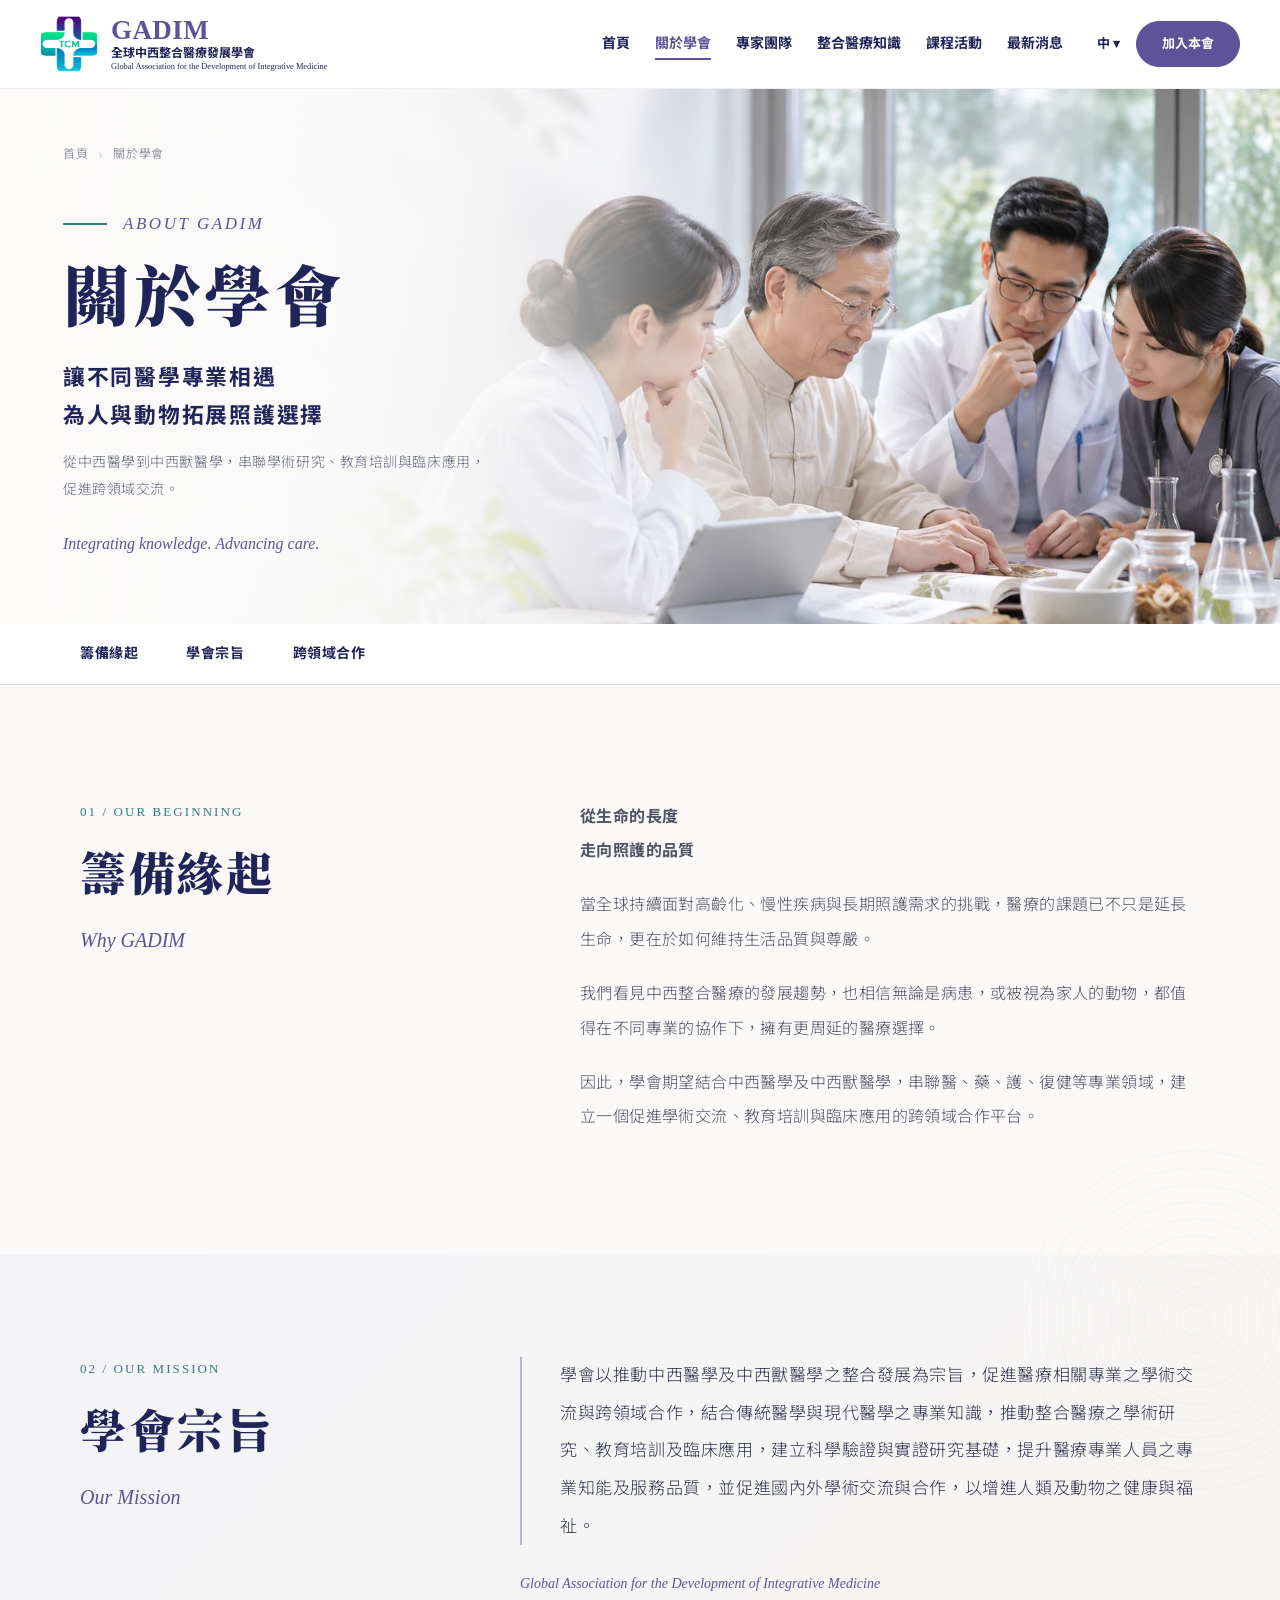
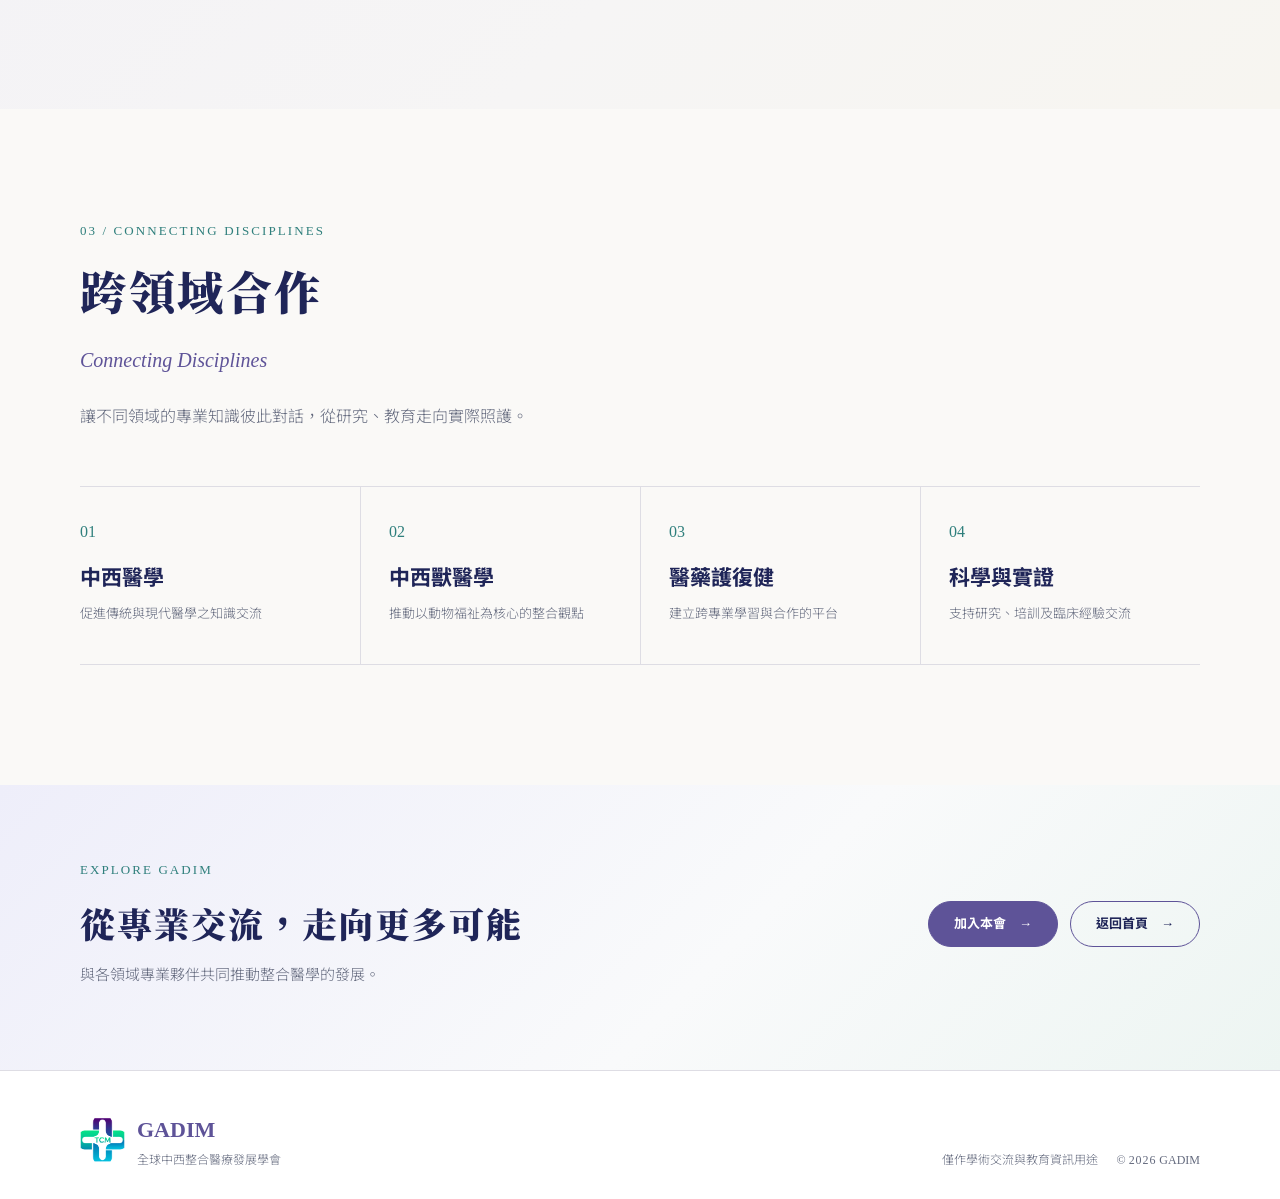
==== about.html @ 0a3da30d "新增專家團隊醫師頁（林新泰、林耿玄），專家團隊選單改為下拉式 - expert-lin-xintai.html / expert-lin-gengxuan.html 依客戶確認版設計稿還原 - 圖片取" ====
<!doctype html>
<html lang="zh-Hant">
<head>
<meta charset="utf-8">
<meta name="viewport" content="width=device-width, initial-scale=1">
<meta name="description" content="GADIM 全球中西整合醫療發展學會，致力於中西醫學與中西獸醫學整合，促進學術交流、跨專業合作、教育培訓與臨床應用。">
<title>關於學會｜GADIM 全球中西整合醫療發展學會</title>
<link rel="stylesheet" href="about.css">
<link rel="stylesheet" href="nav-dropdown.css">
</head>
<body>
<div class="page">
<header class="header"><div class="header-inner">
<a class="brand" href="index.html" aria-label="GADIM 首頁">
  <img src="images/logo-hd.png" alt="GADIM 標誌"><div class="brand-copy"><span class="brand-main">GADIM</span><span class="brand-zh">全球中西整合醫療發展學會</span><span class="brand-en">Global Association for the Development of Integrative Medicine</span></div>
</a>
<nav class="nav" id="nav" aria-label="主要導覽">
<a href="index.html">首頁</a>
<a class="active" href="about.html" aria-current="page">關於學會</a>
<div class="nav-drop">
        <a href="expert-lin-xintai.html" class="nav-drop-toggle" aria-haspopup="true" aria-expanded="false">專家團隊</a>
        <div class="nav-drop-menu">
          <ul class="nav-drop-list">
            <li><a href="expert-lin-xintai.html">林新泰 醫師</a></li>
            <li><a href="expert-lin-gengxuan.html">林耿玄 獸醫師</a></li>
          </ul>
        </div>
      </div>
<a href="index.html">整合醫療知識</a>
<a href="index.html">課程活動</a>
<a href="index.html">最新消息</a>
</nav>
<div class="tools"><span class="language">中 ▾</span><a class="pill" href="index.html#join">加入本會</a><button class="burger" id="menuToggle" aria-label="展開選單" aria-expanded="false" aria-controls="nav"><span></span><span></span><span></span></button></div>
</div></header>
<main>
<section class="about-hero" aria-label="關於學會頁首">
<div class="hero-content">
 <div class="breadcrumb"><a href="index.html">首頁</a><span>›</span>關於學會</div>
 <div class="eyebrow">ABOUT GADIM</div>
 <h1 class="zh-title">關於學會</h1>
 <p class="hero-lead">讓不同醫學專業相遇<br>為人與動物拓展照護選擇</p>
 <p class="hero-caption">從中西醫學到中西獸醫學，串聯學術研究、教育培訓與臨床應用，促進跨領域交流。</p>
 <p class="hero-micro">Integrating knowledge. Advancing care.</p>
</div>
</section>
<nav class="subnav" aria-label="本頁導覽"><div class="subnav-inner"><a href="#story">籌備緣起</a><a href="#mission">學會宗旨</a><a href="#principles">跨領域合作</a></div></nav>
<section class="story" id="story"><div class="shell"><div class="story-grid">
 <div><span class="section-index">01 / OUR BEGINNING</span><h2 class="zh-title">籌備緣起</h2><div class="en-italic">Why GADIM</div></div>
 <div class="story-copy"><p class="story-intro">從生命的長度<br>走向照護的品質</p>
 <p>當全球持續面對高齡化、慢性疾病與長期照護需求的挑戰，醫療的課題已不只是延長生命，更在於如何維持生活品質與尊嚴。</p>
 <p>我們看見中西整合醫療的發展趨勢，也相信無論是病患，或被視為家人的動物，都值得在不同專業的協作下，擁有更周延的醫療選擇。</p>
 <p>因此，學會期望結合中西醫學及中西獸醫學，串聯醫、藥、護、復健等專業領域，建立一個促進學術交流、教育培訓與臨床應用的跨領域合作平台。</p>
 </div></div></div></section>
<section class="mission" id="mission"><div class="shell"><div class="mission-grid">
 <div><span class="section-index">02 / OUR MISSION</span><h2 class="zh-title">學會宗旨</h2><div class="en-italic">Our Mission</div></div>
 <div><p class="mission-copy">學會以推動中西醫學及中西獸醫學之整合發展為宗旨，促進醫療相關專業之學術交流與跨領域合作，結合傳統醫學與現代醫學之專業知識，推動整合醫療之學術研究、教育培訓及臨床應用，建立科學驗證與實證研究基礎，提升醫療專業人員之專業知能及服務品質，並促進國內外學術交流與合作，以增進人類及動物之健康與福祉。</p><p class="mission-small">Global Association for the Development of Integrative Medicine</p></div>
 </div></div></section>
<section class="principles" id="principles"><div class="shell">
 <div class="principles-header"><span class="section-index">03 / CONNECTING DISCIPLINES</span><h2 class="zh-title">跨領域合作</h2><div class="en-italic">Connecting Disciplines</div><p>讓不同領域的專業知識彼此對話，從研究、教育走向實際照護。</p></div>
 <div class="principles-grid">
 <div class="principle"><b>01</b><h3 class="zh-sub">中西醫學</h3><p>促進傳統與現代醫學之知識交流</p></div>
 <div class="principle"><b>02</b><h3 class="zh-sub">中西獸醫學</h3><p>推動以動物福祉為核心的整合觀點</p></div>
 <div class="principle"><b>03</b><h3 class="zh-sub">醫藥護復健</h3><p>建立跨專業學習與合作的平台</p></div>
 <div class="principle"><b>04</b><h3 class="zh-sub">科學與實證</h3><p>支持研究、培訓及臨床經驗交流</p></div>
 </div></div></section>
<section class="cta"><div class="shell"><div class="cta-inner"><div><span class="section-index">EXPLORE GADIM</span><h2 class="zh-title">從專業交流，走向更多可能</h2><p>與各領域專業夥伴共同推動整合醫學的發展。</p></div><div class="cta-actions"><a class="pill" href="index.html#join">加入本會　→</a><a class="pill outline" href="index.html">返回首頁　→</a></div></div></div></section>
</main>
<footer class="footer"><div class="shell"><div class="footer-inner"><div class="footer-logo"><img src="images/logo-hd.png" alt=""><div><strong>GADIM</strong><div class="small">全球中西整合醫療發展學會</div></div></div><div class="footer-links"><span>僅作學術交流與教育資訊用途</span><span>© <span class="en">2026</span> GADIM</span></div></div></div></footer>
</div>
<script>
const toggle = document.getElementById('menuToggle');
const nav = document.getElementById('nav');
toggle.addEventListener('click',()=>{ const open=nav.classList.toggle('open'); toggle.setAttribute('aria-expanded',String(open)); });
nav.addEventListener('click',e=>{ if(e.target.closest('a')){ nav.classList.remove('open'); toggle.setAttribute('aria-expanded','false'); } });
</script>
<script src="nav-dropdown.js"></script>
</body></html>
---- about.css ----
/* GADIM 關於學會版型 – 依已確認首頁的品牌變數延伸
   中文大標：粗明體｜小標：微軟正黑體 Bold｜內文：微軟正黑體 Light
   英文和阿拉伯數字：The New Time，缺字體則回退 Times New Roman
   這份 CSS 僅作用於關於學會頁，不修改首頁既有樣式。
*/
@import url('https://fonts.googleapis.com/css2?family=Noto+Sans+TC:wght@300;400;700&family=Noto+Serif+TC:wght@700;900&family=Tinos:ital,wght@0,400;0,700;1,400&display=swap');
:root { --navy:#1f2558; --purple:#5e5398; --teal:#2f7f7c; --ink:#2f3450; --muted:#646a7e; --paper:#faf9f7; --mist:#f1f2f5; --line:#dedde4; --light-beige:#f3f0eb; --en:'The New Time','Times New Roman',Times,'Liberation Serif',Tinos; --zh-title:'PMingLiU','MingLiU','新細明體','Noto Serif TC','Noto Serif CJK TC','Songti TC',serif; --zh-sub:'Microsoft JhengHei','微軟正黑體','Noto Sans TC',sans-serif; --zh-body:'Microsoft JhengHei Light','Microsoft JhengHei','微軟正黑體','Noto Sans TC',sans-serif; }
*{box-sizing:border-box}
html{scroll-behavior:smooth}
body{margin:0;background:var(--paper);color:var(--ink);font-family:var(--en),var(--zh-body);font-weight:300;font-size:16px;line-height:1.85;-webkit-font-smoothing:antialiased}
img{display:block;max-width:100%} a{text-decoration:none;color:inherit}button{font:inherit}h1,h2,h3,p{margin:0}
.zh-title{font-family:var(--en),var(--zh-title);font-weight:900;color:var(--navy);letter-spacing:.055em;line-height:1.4}
.zh-sub{font-family:var(--en),var(--zh-sub);font-weight:700;color:var(--navy)}
.en{font-family:var(--en);letter-spacing:.075em}.en-italic{font-family:var(--en);font-style:italic;color:var(--purple);font-weight:400}
.page{max-width:1440px;margin:auto;background:var(--paper);overflow:clip}
.header{position:sticky;top:0;z-index:20;background:rgba(255,255,255,.97);border-bottom:1px solid #f1eff3;backdrop-filter:blur(12px)}
.header-inner{height:88px;max-width:1352px;padding:0 40px;display:flex;align-items:center;gap:34px;margin:auto}
.brand{display:flex;align-items:center;gap:13px;min-width:285px;line-height:1.15}
.brand img{width:58px;height:58px;object-fit:contain}.brand-copy{display:flex;flex-direction:column}
.brand-main{font-family:var(--en);font-weight:700;font-size:27px;letter-spacing:.015em;color:var(--purple)}
.brand-zh{font-family:var(--en),var(--zh-sub);font-weight:700;font-size:12px;white-space:nowrap;line-height:1.3;color:var(--navy)}
.brand-en{font-family:var(--en);font-size:8.4px;line-height:1.3;color:var(--navy);white-space:nowrap}
.nav{display:flex;align-items:center;gap:25px;margin-left:auto}
.nav a{font-family:var(--en),var(--zh-sub);font-weight:700;line-height:1;white-space:nowrap;font-size:14px;color:var(--navy);position:relative;padding:16px 0}
.nav a:hover,.nav a.active{color:var(--purple)}.nav a.active:after{content:'';height:2px;position:absolute;bottom:7px;left:0;right:0;background:var(--purple)}
.tools{display:flex;align-items:center;gap:16px}.language{font-family:var(--en),var(--zh-sub);font-weight:700;color:var(--navy);font-size:13px;white-space:nowrap}
.pill{display:inline-flex;align-items:center;justify-content:center;gap:16px;border:1px solid var(--purple);background:var(--purple);color:white;padding:10px 25px;border-radius:30px;font-family:var(--en),var(--zh-sub);font-size:13px;font-weight:700;white-space:nowrap;transition:background .2s}
.pill:hover{background:#494079}.pill.outline{background:transparent;color:var(--navy)}.pill.outline:hover{background:#edeaf4}
.burger{display:none;border:0;background:none;padding:10px;cursor:pointer;color:var(--navy)}
.burger span{display:block;height:2px;width:24px;background:currentColor;margin:5px 0}
/* Inner-page editorial banner */
.about-hero{min-height:490px;position:relative;background:var(--paper);isolation:isolate;display:flex;align-items:center}
.about-hero:before{content:'';position:absolute;inset:0;z-index:-2;background-image:url('images/about-team.webp');background-repeat:no-repeat;background-position:right 40%;background-size:cover}
.about-hero:after{content:'';position:absolute;inset:0;z-index:-1;background:linear-gradient(90deg,rgba(251,250,249,1) 0%,rgba(251,250,249,.98) 26%,rgba(251,250,249,.86) 37%,rgba(251,250,249,.23) 56%,rgba(251,250,249,0) 76%)}
.hero-content{max-width:1250px;width:100%;margin:auto;padding:54px 48px 65px}
.breadcrumb{font-family:var(--en),var(--zh-body);font-size:12px;color:#6d7080;letter-spacing:.06em;margin-bottom:43px}.breadcrumb span{margin:0 10px;color:#bbb8c6}
.eyebrow{display:flex;align-items:center;gap:16px;font-family:var(--en);font-size:17px;letter-spacing:.15em;color:var(--purple);font-style:italic}
.eyebrow:before{content:'';width:44px;height:2px;background:var(--teal)}
.about-hero h1{font-size:clamp(40px,5.2vw,69px);margin:12px 0 14px}
.hero-lead{font-family:var(--en),var(--zh-sub);font-weight:700;color:var(--navy);line-height:1.75;letter-spacing:.08em;font-size:clamp(17px,1.7vw,22px);max-width:510px}
.hero-caption{color:var(--muted);font-size:14px;max-width:435px;line-height:1.9;margin-top:15px;letter-spacing:.04em}
.hero-micro{font-family:var(--en);font-style:italic;color:var(--purple);font-size:16px;margin-top:26px}
/* Sub-navigation, editorial spacing */
.subnav{background:white;border-bottom:1px solid var(--line)}.subnav-inner{max-width:1190px;margin:auto;display:flex;align-items:center;gap:48px;padding:17px 35px}
.subnav a{font-family:var(--en),var(--zh-sub);font-weight:700;color:var(--navy);font-size:14px;letter-spacing:.04em}.subnav a:hover{color:var(--purple)}
.shell{max-width:1190px;margin:0 auto;padding:0 35px}
.story{padding:115px 0 120px;position:relative}
.story-grid{display:grid;grid-template-columns:1fr 1.55fr;gap:100px;align-items:start}
.section-index{font-family:var(--en);font-size:13px;color:var(--teal);letter-spacing:.16em;margin-bottom:20px;display:block}
.story h2,.mission h2,.principles h2{font-size:clamp(33px,3.6vw,48px);margin:0 0 14px}
.story .en-italic,.mission .en-italic,.principles .en-italic{font-size:20px}
.story-intro{font-size:23px;line-height:1.85;font-weight:700;font-family:var(--en),var(--zh-sub);color:var(--navy);letter-spacing:.025em;margin-bottom:24px}
.story-copy{max-width:675px}.story-copy p{font-size:16px;line-height:2.15;letter-spacing:.025em;margin-bottom:20px;color:#4e5265}
.story-copy p:last-child{margin-bottom:0}
.hairline{height:1px;background:var(--line)}
/* Mission uses statutory wording unaltered */
.mission{padding:102px 0 112px;background:linear-gradient(135deg,#f3f2f6 0%,#f6f5f5 55%,#f7f5f0 100%);position:relative}
.mission:after{content:'';pointer-events:none;position:absolute;width:350px;height:350px;right:-90px;top:-110px;opacity:.24;border-radius:50%;background:repeating-radial-gradient(ellipse at center,transparent 0,transparent 15px,rgba(110,117,154,.20) 16px,transparent 17px)}
.mission-grid{display:grid;grid-template-columns:1fr 2fr;gap:100px;position:relative;z-index:1}
.mission-copy{color:var(--ink);line-height:2.22;font-size:17px;letter-spacing:.035em;border-left:2px solid rgba(94,83,152,.4);padding-left:38px}
.mission-small{margin-top:26px;font-family:var(--en);font-size:14px;color:var(--purple);font-style:italic}
/* Tight editorial feature grouping, not four giant text boxes */
.principles{padding:110px 0 120px}
.principles-header{max-width:690px;margin-bottom:54px}
.principles-header p{color:var(--muted);font-size:16px;margin-top:22px;line-height:1.95}
.principles-grid{display:grid;grid-template-columns:repeat(4,1fr);border-top:1px solid var(--line);border-bottom:1px solid var(--line)}
.principle{padding:30px 25px 38px 0;min-height:166px}
.principle+.principle{padding-left:28px;border-left:1px solid var(--line)}
.principle b{display:block;font-family:var(--en);font-size:16px;color:var(--teal);font-weight:400;margin-bottom:16px}
.principle h3{font-size:21px;line-height:1.5;margin-bottom:9px}.principle p{font-size:13px;color:var(--muted);line-height:1.75}
/* Footer / call-to-action */
.cta{padding:73px 0 80px;background:linear-gradient(135deg,#eeeefa,#f9fafb 57%,#edf5f2);}
.cta-inner{display:flex;justify-content:space-between;gap:30px;align-items:center}
.cta h2{font-size:35px}.cta p{margin-top:11px;color:var(--muted);font-size:15px}.cta-actions{display:flex;gap:12px}
.footer{padding:39px 0 28px;background:#fff;border-top:1px solid var(--line)}
.footer-inner{display:flex;justify-content:space-between;gap:25px;align-items:end}.footer-logo{display:flex;gap:12px;align-items:center}.footer-logo img{width:45px}.footer-logo strong{font-family:var(--en);font-size:22px;color:var(--purple)}
.footer .small{font-size:12px;color:var(--muted);line-height:1.7}.footer-links{display:flex;gap:19px;font-size:12px;color:var(--muted)}
@media(max-width:1160px){.header-inner{padding:0 22px;gap:16px}.brand{min-width:240px}.brand img{width:50px;height:50px}.brand-main{font-size:22px}.brand-zh{font-size:10px}.brand-en{font-size:7.1px}.nav{gap:16px}.nav a{font-size:12px}.tools{gap:9px}.pill{padding:9px 17px;font-size:12px}}
@media(max-width:900px){.header-inner{height:72px}.nav{display:none;position:absolute;top:72px;left:0;right:0;background:white;flex-direction:column;align-items:stretch;gap:0;padding:8px 20px 20px;box-shadow:0 15px 20px rgba(0,0,0,.07)}.nav.open{display:flex}.nav a{font-size:16px;padding:14px;border-bottom:1px solid #eee}.nav a.active:after{display:none}.burger{display:block}.tools{margin-left:auto}.language{display:none}.header-inner>.tools>.pill{display:none}.story-grid,.mission-grid{grid-template-columns:1fr;gap:38px}.principles-grid{grid-template-columns:repeat(2,1fr)}.principle:nth-child(3){border-left:0;border-top:1px solid var(--line);padding-left:0}.principle:nth-child(4){border-top:1px solid var(--line)}.principle{padding:30px}.mission-copy{padding-left:22px}}
@media(max-width:650px){.header-inner{padding:0 16px;height:66px}.brand{min-width:0;gap:9px}.brand img{width:43px;height:43px}.brand-main{font-size:19px}.brand-zh{font-size:10px}.brand-en{display:none}.nav{top:66px}.about-hero{display:block;min-height:0;background:#faf9f9}.about-hero:before{inset:auto 0 0;top:292px;background-size:cover;background-position:64% center}.about-hero:after{background:linear-gradient(180deg,rgba(250,249,249,1) 0%,rgba(250,249,249,1) 45%,rgba(250,249,249,0) 72%)}.hero-content{padding:23px 24px 240px;min-height:560px}.breadcrumb{margin-bottom:43px}.eyebrow{font-size:13px;gap:10px}.eyebrow:before{width:29px}.about-hero h1{font-size:42px;margin-top:15px}.hero-lead{font-size:18px;line-height:1.65}.hero-caption{font-size:13px;line-height:1.7;margin-top:12px}.hero-micro{margin-top:18px;font-size:14px}.subnav-inner{padding:17px 24px;gap:28px;overflow-x:auto;white-space:nowrap}.subnav a{font-size:13px}.shell{padding:0 24px}.story{padding:66px 0 74px}.story h2,.mission h2,.principles h2{font-size:34px}.story .en-italic,.mission .en-italic,.principles .en-italic{font-size:17px}.story-intro{font-size:19px}.story-copy p{font-size:15px;line-height:2}.mission{padding:68px 0 73px}.mission-copy{font-size:15px;line-height:2.05}.principles{padding:68px 0 78px}.principles-header{margin-bottom:35px}.principles-header p{font-size:15px}.principles-grid{grid-template-columns:1fr 1fr}.principle{padding:24px 10px 25px 0;min-height:148px}.principle+.principle{padding-left:15px}.principle:nth-child(3){padding-left:0}.principle h3{font-size:17px}.principle p{font-size:12px}.cta{padding:58px 0 64px}.cta-inner{display:block}.cta h2{font-size:30px}.cta-actions{margin-top:26px;flex-wrap:wrap}.footer-inner{align-items:start;flex-direction:column}.footer-links{flex-wrap:wrap}}
---- nav-dropdown.css ----
/* 「專家團隊」下拉選單（所有頁面共用）
   桌機：滑過或點一下展開；手機：在漢堡選單內點一下展開 */
.nav-drop { position: relative; display: inline-flex; align-items: center; }
.nav-drop-menu { position: absolute; top: 100%; left: 50%; transform: translate(-50%, 6px); padding-top: 14px; opacity: 0; visibility: hidden; transition: opacity .18s, transform .18s, visibility .18s; z-index: 60; }
.nav-drop:hover .nav-drop-menu,
.nav-drop:focus-within .nav-drop-menu,
.nav-drop.open .nav-drop-menu { opacity: 1; visibility: visible; transform: translate(-50%, 0); }
.nav-drop-list { list-style: none; margin: 0; padding: 8px 0; min-width: 160px; background: #fff; border: 1px solid #ebeaf2; border-radius: 12px; box-shadow: 0 14px 34px rgba(31, 37, 88, .13); }
.nav .nav-drop-list a { display: block; padding: 10px 22px; border: 0; font-size: 14px; line-height: 1.4; letter-spacing: .04em; white-space: nowrap; text-align: left; color: #1f2558; }
.nav .nav-drop-list a::after { display: none; }
.nav .nav-drop-list a:hover, .nav .nav-drop-list a[aria-current="page"] { color: #5e5398; background: #f4f2f9; }

/* 手機：漢堡選單打開時，子選單改為往下展開的清單 */
.nav.open .nav-drop { display: block; }
.nav.open .nav-drop-toggle { display: flex; justify-content: space-between; align-items: center; }
.nav.open .nav-drop-toggle::before { content: ""; order: 2; width: 8px; height: 8px; border-right: 2px solid currentColor; border-bottom: 2px solid currentColor; transform: rotate(45deg); margin: -4px 6px 0 0; transition: transform .2s; }
.nav.open .nav-drop.open .nav-drop-toggle::before { transform: rotate(-135deg); margin-top: 4px; }
.nav.open .nav-drop-menu { position: static; transform: none; padding: 0; opacity: 1; visibility: visible; display: none; transition: none; }
.nav.open .nav-drop.open .nav-drop-menu { display: block; }
.nav.open .nav-drop-list { min-width: 0; padding: 0; border: 0; border-radius: 0; box-shadow: none; background: #f7f6fb; }
.nav.open .nav-drop-list a { padding: 12px 4px 12px 22px; font-size: 15px; border-bottom: 1px solid #eee; }
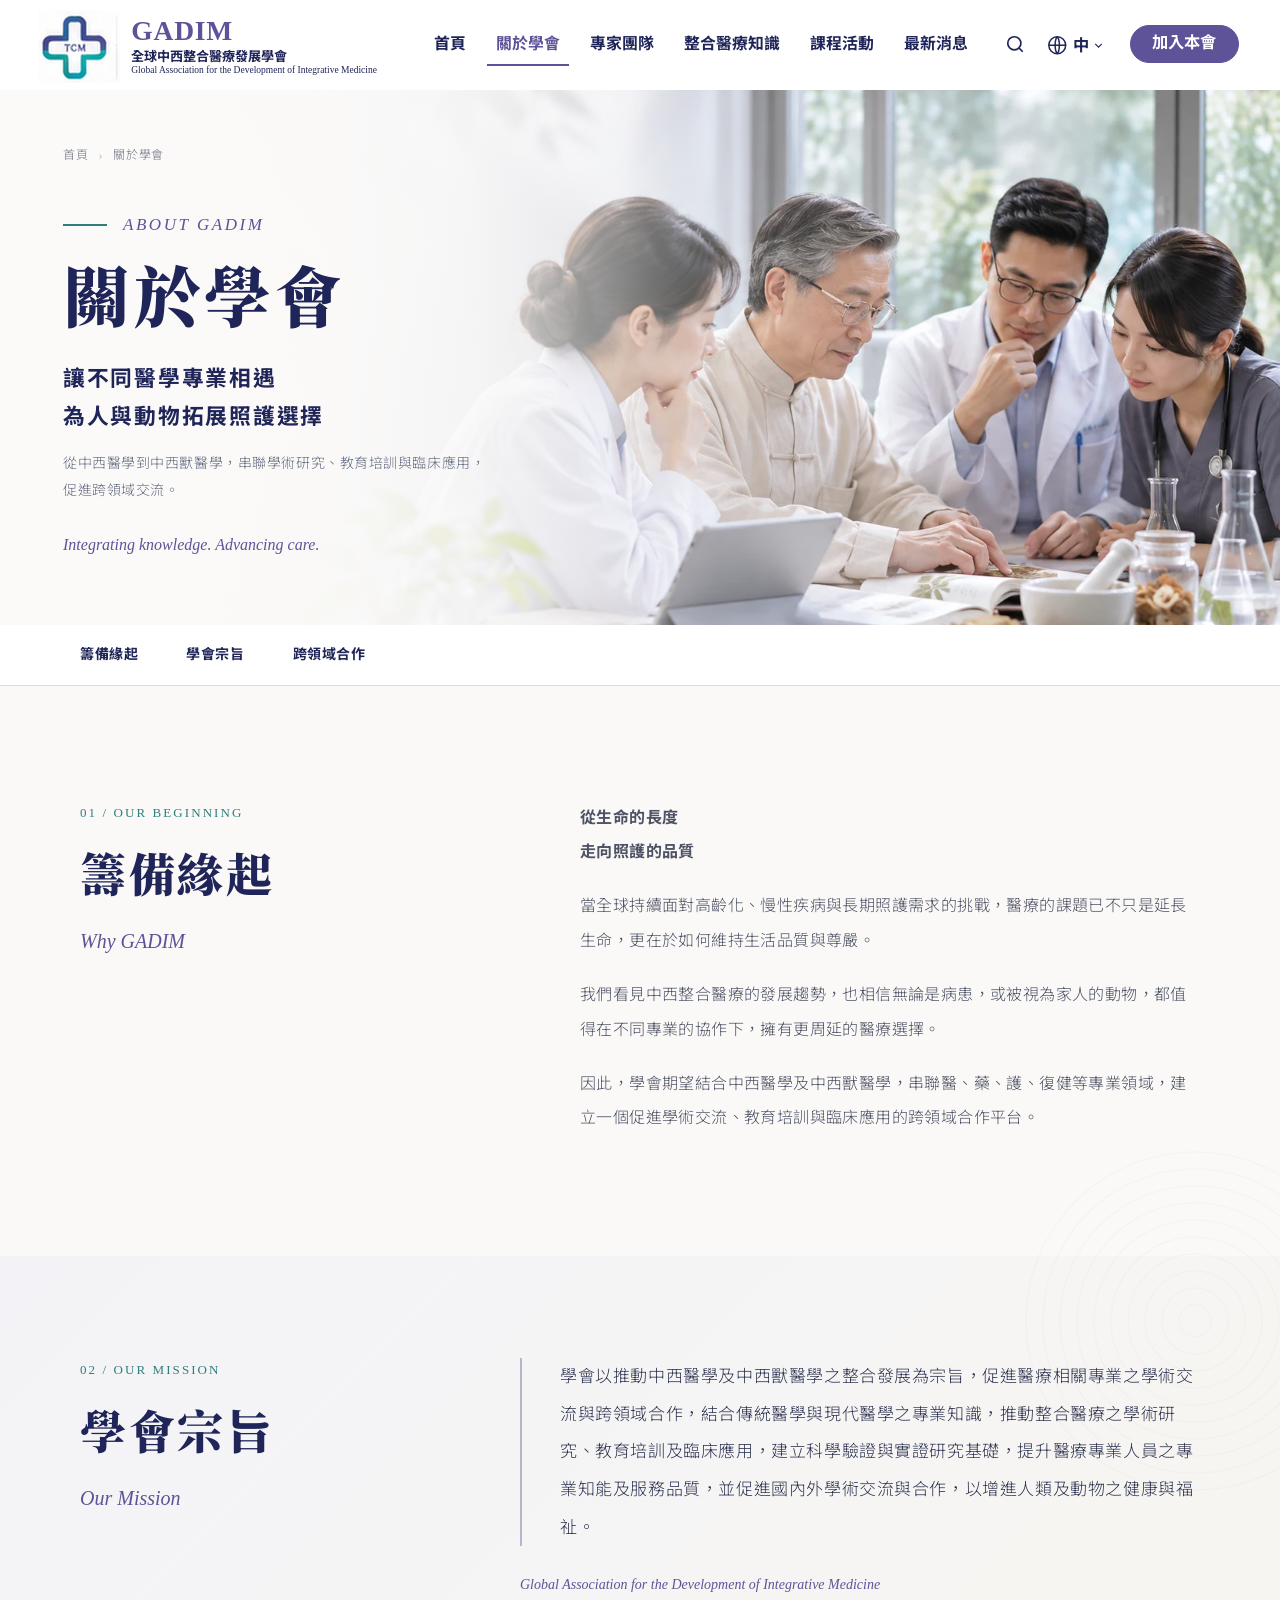
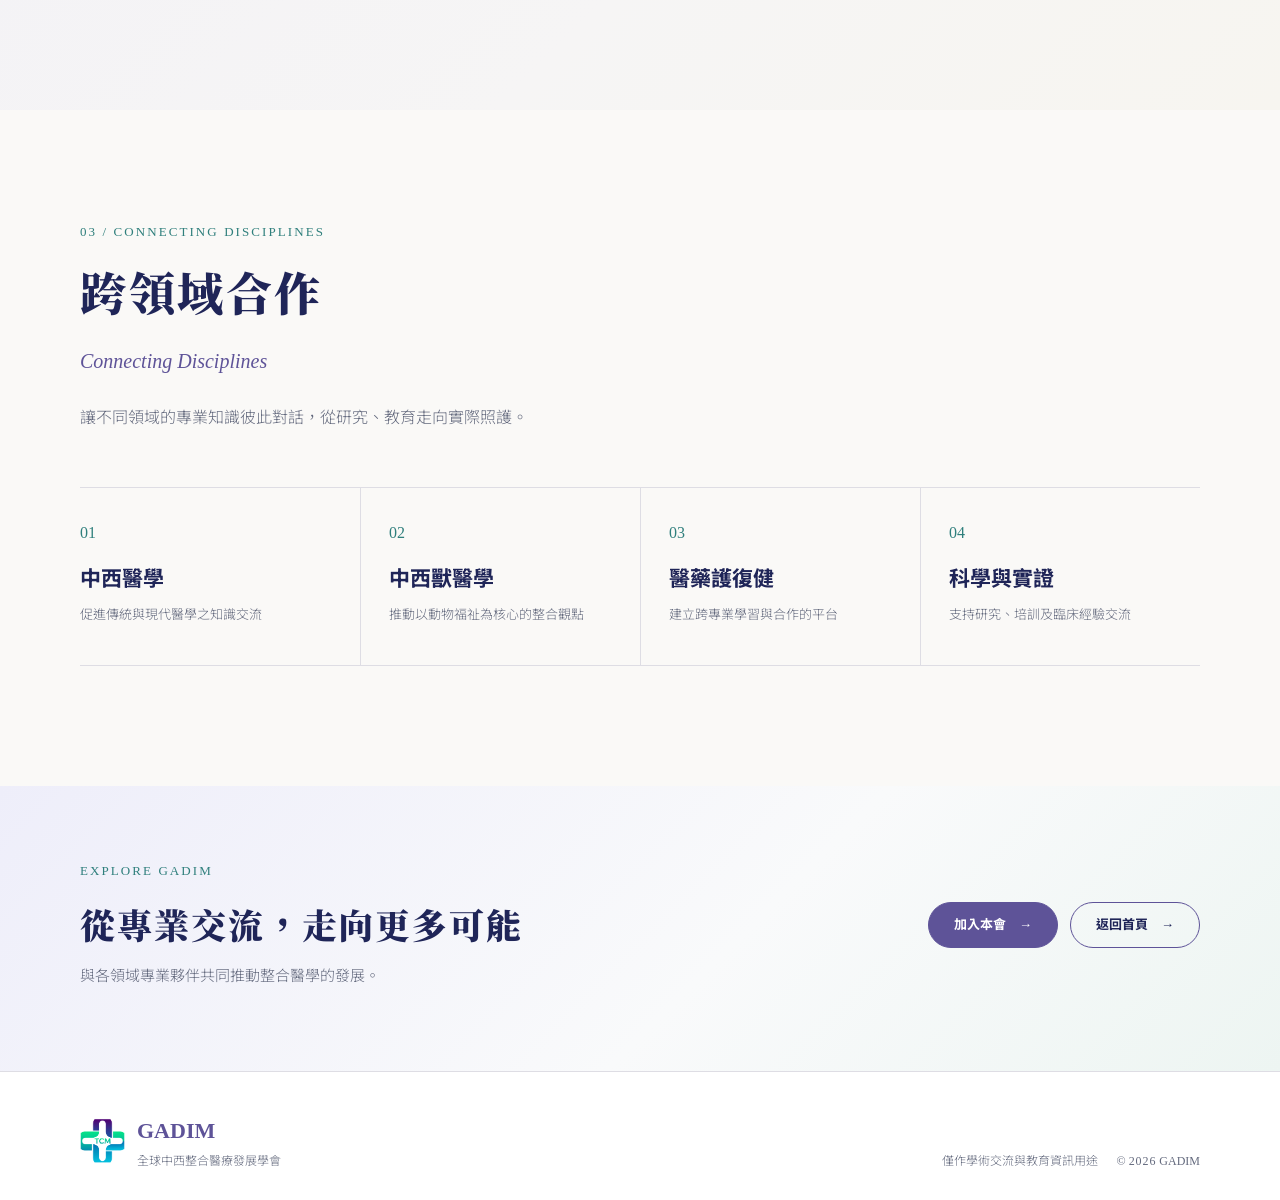
==== commit d4d77406: "統一所有頁面的頁首（以首頁為標準） - 新增 header.css：首頁、關於學會、兩個醫師頁共用同一個頁首（字級、logo、高度、語言選單、搜尋、加入本會都一致） - 專家團隊下拉選單保留，nav-" ====
--- a/about.html
+++ b/about.html
@@ -6,18 +6,26 @@
 <meta name="description" content="GADIM 全球中西整合醫療發展學會，致力於中西醫學與中西獸醫學整合，促進學術交流、跨專業合作、教育培訓與臨床應用。">
 <title>關於學會｜GADIM 全球中西整合醫療發展學會</title>
 <link rel="stylesheet" href="about.css">
+<link rel="stylesheet" href="header.css">
 <link rel="stylesheet" href="nav-dropdown.css">
 </head>
 <body>
 <div class="page">
-<header class="header"><div class="header-inner">
-<a class="brand" href="index.html" aria-label="GADIM 首頁">
-  <img src="images/logo-hd.png" alt="GADIM 標誌"><div class="brand-copy"><span class="brand-main">GADIM</span><span class="brand-zh">全球中西整合醫療發展學會</span><span class="brand-en">Global Association for the Development of Integrative Medicine</span></div>
-</a>
-<nav class="nav" id="nav" aria-label="主要導覽">
-<a href="index.html">首頁</a>
-<a class="active" href="about.html" aria-current="page">關於學會</a>
-<div class="nav-drop">
+<!-- ================= 頁首（共用，樣式見 header.css） ================= -->
+<header class="gh">
+  <div class="gh-inner">
+    <a class="gh-brand" href="index.html" aria-label="GADIM 首頁">
+      <img class="gh-logo gh-abs" style="--x:30;--y:8" src="images/logo.png" alt="GADIM 標誌">
+      <div class="gh-text gh-abs" style="--x:105;--y:11">
+        <div class="gh-name">GADIM</div>
+        <div class="gh-zh">全球中西整合醫療發展學會</div>
+        <div class="gh-en">Global Association for the Development of Integrative Medicine</div>
+      </div>
+    </a>
+    <nav class="gh-nav gh-abs" id="nav" style="--x:347;--y:29" aria-label="主要導覽">
+      <a href="index.html">首頁</a>
+      <a href="about.html" class="active" aria-current="page">關於學會</a>
+      <div class="nav-drop">
         <a href="expert-lin-xintai.html" class="nav-drop-toggle" aria-haspopup="true" aria-expanded="false">專家團隊</a>
         <div class="nav-drop-menu">
           <ul class="nav-drop-list">
@@ -26,12 +34,26 @@
           </ul>
         </div>
       </div>
-<a href="index.html">整合醫療知識</a>
-<a href="index.html">課程活動</a>
-<a href="index.html">最新消息</a>
-</nav>
-<div class="tools"><span class="language">中 ▾</span><a class="pill" href="index.html#join">加入本會</a><button class="burger" id="menuToggle" aria-label="展開選單" aria-expanded="false" aria-controls="nav"><span></span><span></span><span></span></button></div>
-</div></header>
+      <a href="index.html">整合醫療知識</a>
+      <a href="index.html">課程活動</a>
+      <a href="index.html">最新消息</a>
+    </nav>
+    <div class="gh-tools">
+      <button class="gh-icon gh-search gh-abs" style="--x:803;--y:26" aria-label="搜尋">
+        <svg viewBox="0 0 24 24" fill="none" stroke="currentColor" stroke-width="1.8"><circle cx="11" cy="11" r="7"/><path d="m20 20-4-4"/></svg>
+      </button>
+      <button class="gh-icon gh-lang gh-abs" style="--x:837;--y:26" aria-label="語言">
+        <svg viewBox="0 0 24 24" fill="none" stroke="currentColor" stroke-width="1.6"><circle cx="12" cy="12" r="9"/><path d="M3 12h18M12 3c3 3.5 3 14.5 0 18M12 3c-3 3.5-3 14.5 0 18"/></svg>
+        <span>中</span>
+        <svg viewBox="0 0 24 24" fill="none" stroke="currentColor" stroke-width="2" style="width:.8em;height:.8em"><path d="m6 9 6 6 6-6"/></svg>
+      </button>
+      <a class="gh-join gh-abs" style="--x:904;--y:20" href="index.html#join"><span>加入本會</span></a>
+      <button class="gh-icon gh-menu" aria-label="選單" aria-controls="nav" onclick="document.getElementById('nav').classList.toggle('open')">
+        <svg viewBox="0 0 24 24" fill="none" stroke="currentColor" stroke-width="2"><path d="M4 7h16M4 12h16M4 17h16"/></svg>
+      </button>
+    </div>
+  </div>
+</header>
 <main>
 <section class="about-hero" aria-label="關於學會頁首">
 <div class="hero-content">
@@ -67,11 +89,5 @@
 </main>
 <footer class="footer"><div class="shell"><div class="footer-inner"><div class="footer-logo"><img src="images/logo-hd.png" alt=""><div><strong>GADIM</strong><div class="small">全球中西整合醫療發展學會</div></div></div><div class="footer-links"><span>僅作學術交流與教育資訊用途</span><span>© <span class="en">2026</span> GADIM</span></div></div></div></footer>
 </div>
-<script>
-const toggle = document.getElementById('menuToggle');
-const nav = document.getElementById('nav');
-toggle.addEventListener('click',()=>{ const open=nav.classList.toggle('open'); toggle.setAttribute('aria-expanded',String(open)); });
-nav.addEventListener('click',e=>{ if(e.target.closest('a')){ nav.classList.remove('open'); toggle.setAttribute('aria-expanded','false'); } });
-</script>
 <script src="nav-dropdown.js"></script>
 </body></html>
--- a/header.css
+++ b/header.css
@@ -0,0 +1,52 @@
+/* =========================================================
+   共用頁首（所有頁面同一份，以首頁設計稿為標準）
+   - 桌機：以首頁設計稿 1024px 寬為基準等比例縮放（--hu = 設計稿 1px）
+   - 手機（760px 以下）：漢堡選單
+   字型：小標＝微軟正黑體粗體／英文數字＝Times New Roman
+   ========================================================= */
+.gh {
+  --gh-en: "Times New Roman", Times, "Liberation Serif", Tinos;
+  --gh-sub: var(--gh-en), "Microsoft JhengHei", "微軟正黑體", "Noto Sans TC", sans-serif;
+  --gh-navy: #1f2558; --gh-purple: #5e5398;
+  position: sticky; top: env(safe-area-inset-top, 0px); z-index: 50; background: #fff;
+  container-type: inline-size; line-height: 1.2;
+}
+.gh * { --hu: calc(100cqw / 1024); box-sizing: border-box; }
+.gh a { color: inherit; text-decoration: none; }
+.gh-abs { position: absolute; left: calc(var(--x) * var(--hu)); top: calc(var(--y) * var(--hu)); }
+.gh-inner { position: relative; height: calc(72 * var(--hu)); }
+.gh-logo { display: block; width: calc(66 * var(--hu)); max-width: none; }
+.gh-text { line-height: 1.2; }
+.gh-name { font-family: var(--gh-en), serif; font-weight: 700; font-size: calc(22 * var(--hu)); color: var(--gh-purple); letter-spacing: .03em; }
+.gh-zh { font-family: var(--gh-sub); font-weight: 700; font-size: calc(10.5 * var(--hu)); color: var(--gh-navy); margin-top: calc(2 * var(--hu)); white-space: nowrap; }
+.gh-en { font-family: var(--gh-en), serif; font-weight: 400; font-size: calc(7.6 * var(--hu)); color: var(--gh-navy); white-space: nowrap; }
+.gh-nav { display: flex; align-items: center; gap: calc(24 * var(--hu)); margin: 0; }
+.gh-nav a { font-family: var(--gh-sub); font-weight: 700; font-size: calc(12.7 * var(--hu)); color: var(--gh-navy); position: relative; line-height: 1; white-space: nowrap; padding: 0; border: 0; letter-spacing: normal; }
+.gh-nav a.active { color: var(--gh-purple); }
+.gh-nav a.active::after { content: ""; position: absolute; left: calc(-7 * var(--hu)); right: calc(-7 * var(--hu)); top: calc(22 * var(--hu)); bottom: auto; height: 2px; background: var(--gh-purple); }
+.gh-nav a:hover { color: var(--gh-purple); }
+.gh-tools { display: flex; align-items: center; }
+.gh-icon { background: none; border: 0; padding: 0; margin: 0; color: var(--gh-navy); cursor: pointer; display: inline-flex; align-items: center; gap: calc(3 * var(--hu)); font-family: var(--gh-sub); font-weight: 700; font-size: calc(13 * var(--hu)); line-height: 1.6; }
+.gh-icon svg { width: calc(18 * var(--hu)); height: calc(18 * var(--hu)); }
+.gh-join { display: inline-flex; align-items: center; justify-content: center; width: calc(87 * var(--hu)); height: calc(30 * var(--hu)); border-radius: 999px; border: 1.5px solid var(--gh-purple); background: var(--gh-purple); color: #fff !important; font-family: var(--gh-sub); font-weight: 700; font-size: calc(13 * var(--hu)); white-space: nowrap; transition: .2s; }
+.gh-join:hover { background: #4b4185; }
+.gh-menu { display: none; }
+
+@media (max-width: 760px) {
+  .gh * { --hu: 1px; }
+  .gh-abs { position: static; }
+  .gh-inner { height: 64px; display: flex; align-items: center; gap: 10px; padding: 0 max(16px, env(safe-area-inset-right, 0px)) 0 max(16px, env(safe-area-inset-left, 0px)); }
+  .gh-brand { display: flex; align-items: center; gap: 8px; }
+  .gh-logo { width: 46px; }
+  .gh-name { font-size: 19px; }
+  .gh-zh { font-size: 11px; margin-top: 1px; }
+  .gh-en { display: none; }
+  .gh-tools { margin-left: auto; gap: 14px; }
+  .gh-search, .gh-lang, .gh-join { display: none !important; }
+  .gh-menu { display: inline-flex; }
+  .gh-menu svg { width: 26px; height: 26px; }
+  .gh-nav { display: none; position: absolute; top: 64px; left: 0; right: 0; flex-direction: column; align-items: stretch; gap: 0; background: #fff; padding: 4px 16px 12px; box-shadow: 0 10px 20px rgba(0,0,0,.06); }
+  .gh-nav.open { display: flex; }
+  .gh-nav a { font-size: 15px; padding: 12px 4px; border-bottom: 1px solid #eee; }
+  .gh-nav a.active::after { display: none; }
+}
--- a/nav-dropdown.css
+++ b/nav-dropdown.css
@@ -6,16 +6,16 @@
 .nav-drop:focus-within .nav-drop-menu,
 .nav-drop.open .nav-drop-menu { opacity: 1; visibility: visible; transform: translate(-50%, 0); }
 .nav-drop-list { list-style: none; margin: 0; padding: 8px 0; min-width: 160px; background: #fff; border: 1px solid #ebeaf2; border-radius: 12px; box-shadow: 0 14px 34px rgba(31, 37, 88, .13); }
-.nav .nav-drop-list a { display: block; padding: 10px 22px; border: 0; font-size: 14px; line-height: 1.4; letter-spacing: .04em; white-space: nowrap; text-align: left; color: #1f2558; }
-.nav .nav-drop-list a::after { display: none; }
-.nav .nav-drop-list a:hover, .nav .nav-drop-list a[aria-current="page"] { color: #5e5398; background: #f4f2f9; }
+.gh-nav .nav-drop-list a { display: block; padding: 10px 22px; border: 0; font-size: 14px; line-height: 1.4; letter-spacing: .04em; white-space: nowrap; text-align: left; color: #1f2558; }
+.gh-nav .nav-drop-list a::after { display: none; }
+.gh-nav .nav-drop-list a:hover, .gh-nav .nav-drop-list a[aria-current="page"] { color: #5e5398; background: #f4f2f9; }
 
 /* 手機：漢堡選單打開時，子選單改為往下展開的清單 */
-.nav.open .nav-drop { display: block; }
-.nav.open .nav-drop-toggle { display: flex; justify-content: space-between; align-items: center; }
-.nav.open .nav-drop-toggle::before { content: ""; order: 2; width: 8px; height: 8px; border-right: 2px solid currentColor; border-bottom: 2px solid currentColor; transform: rotate(45deg); margin: -4px 6px 0 0; transition: transform .2s; }
-.nav.open .nav-drop.open .nav-drop-toggle::before { transform: rotate(-135deg); margin-top: 4px; }
-.nav.open .nav-drop-menu { position: static; transform: none; padding: 0; opacity: 1; visibility: visible; display: none; transition: none; }
-.nav.open .nav-drop.open .nav-drop-menu { display: block; }
-.nav.open .nav-drop-list { min-width: 0; padding: 0; border: 0; border-radius: 0; box-shadow: none; background: #f7f6fb; }
-.nav.open .nav-drop-list a { padding: 12px 4px 12px 22px; font-size: 15px; border-bottom: 1px solid #eee; }
+.gh-nav.open .nav-drop { display: block; }
+.gh-nav.open .nav-drop-toggle { display: flex; justify-content: space-between; align-items: center; }
+.gh-nav.open .nav-drop-toggle::before { content: ""; order: 2; width: 8px; height: 8px; border-right: 2px solid currentColor; border-bottom: 2px solid currentColor; transform: rotate(45deg); margin: -4px 6px 0 0; transition: transform .2s; }
+.gh-nav.open .nav-drop.open .nav-drop-toggle::before { transform: rotate(-135deg); margin-top: 4px; }
+.gh-nav.open .nav-drop-menu { position: static; transform: none; padding: 0; opacity: 1; visibility: visible; display: none; transition: none; }
+.gh-nav.open .nav-drop.open .nav-drop-menu { display: block; }
+.gh-nav.open .nav-drop-list { min-width: 0; padding: 0; border: 0; border-radius: 0; box-shadow: none; background: #f7f6fb; }
+.gh-nav.open .nav-drop-list a { padding: 12px 4px 12px 22px; font-size: 15px; border-bottom: 1px solid #eee; }
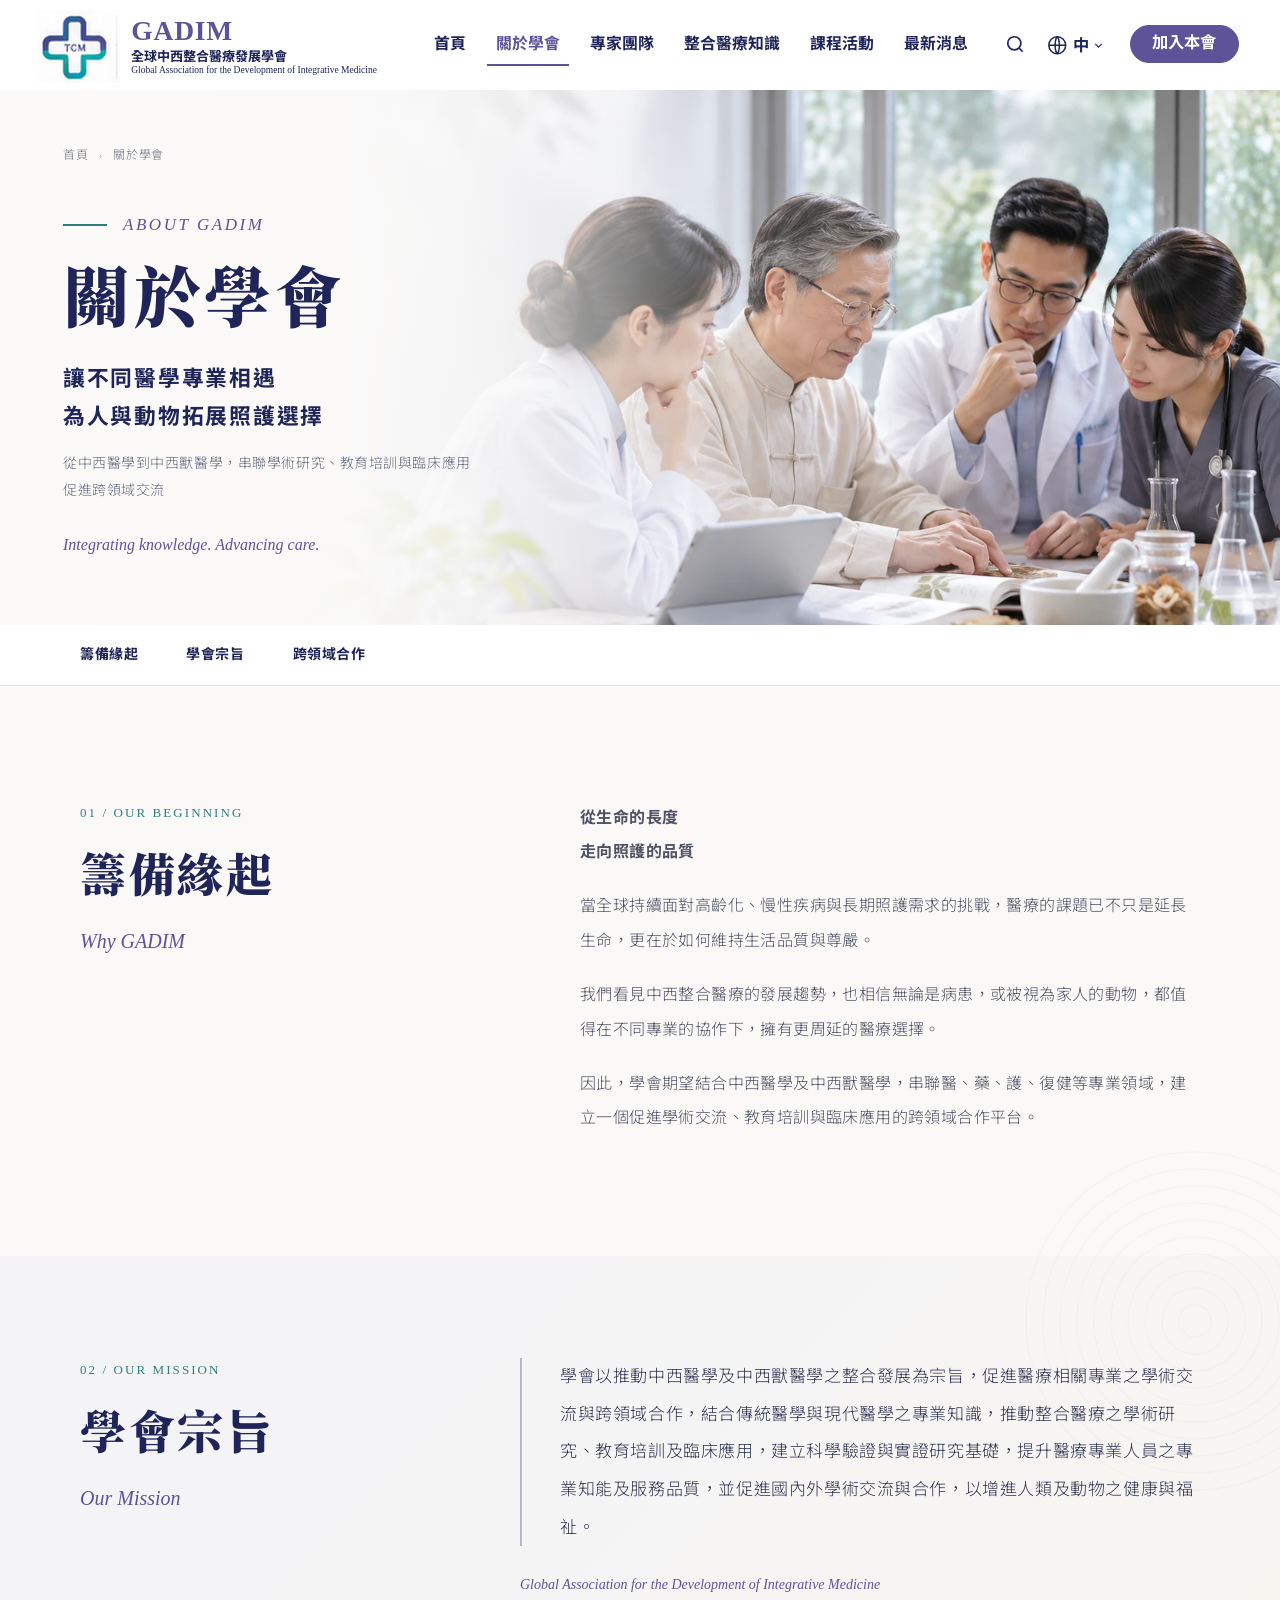
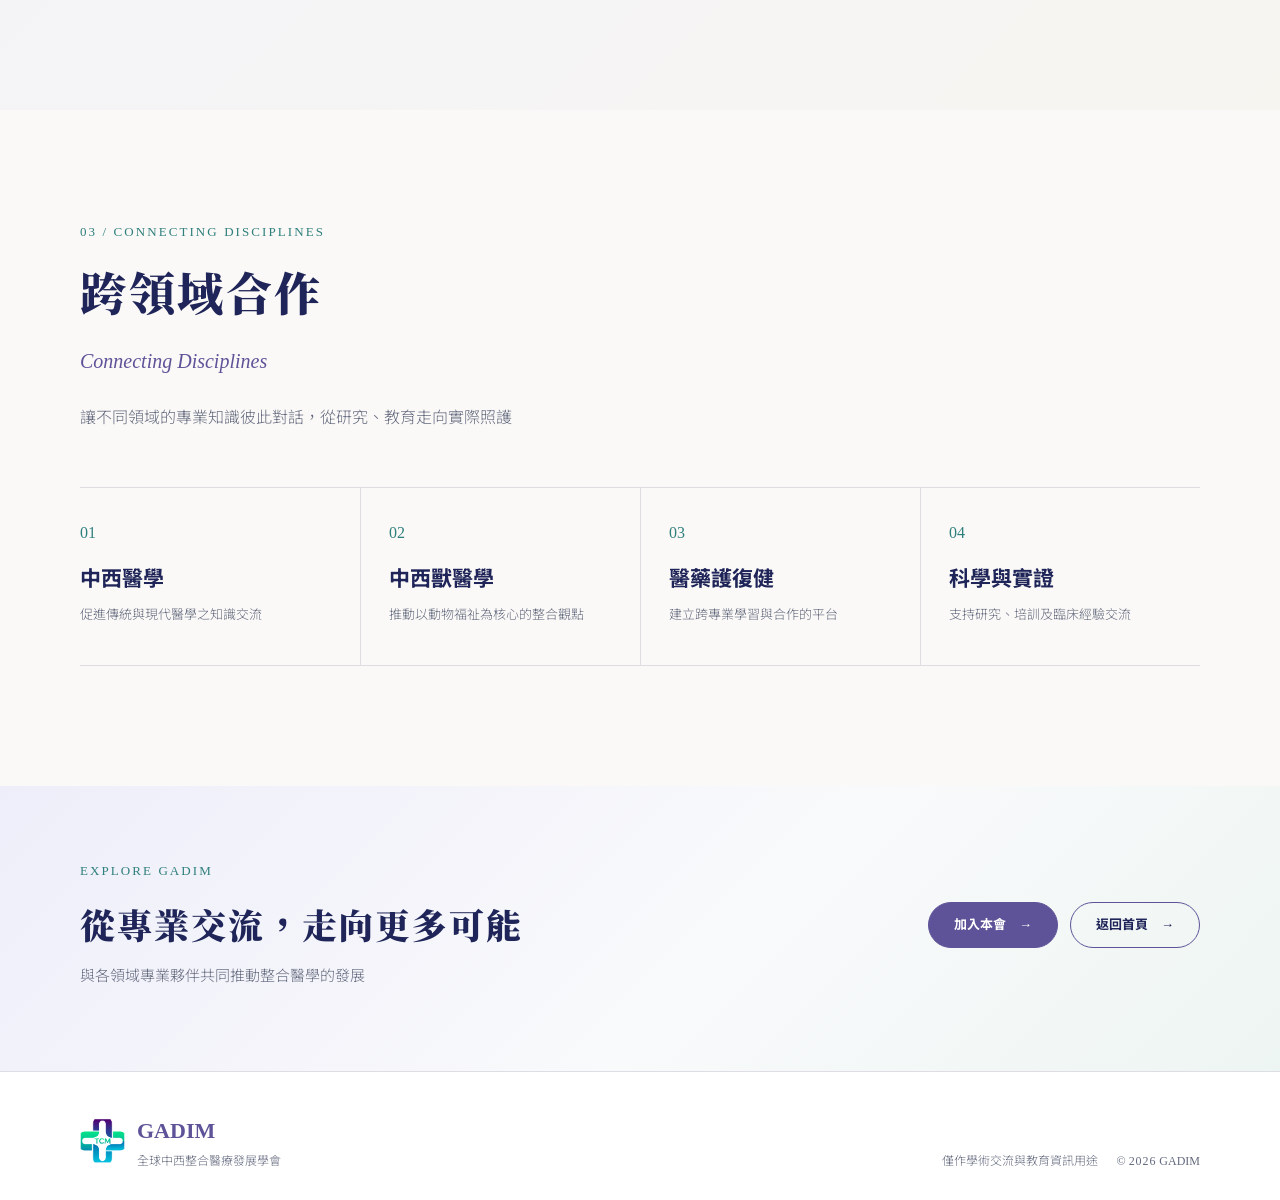
==== commit be67bd55: "Remove trailing ，。 from short display lines site-wide Hero taglines, homepage mission, about hero ca" ====
--- a/about.html
+++ b/about.html
@@ -26,11 +26,19 @@
       <a href="index.html">首頁</a>
       <a href="about.html" class="active" aria-current="page">關於學會</a>
       <div class="nav-drop">
-        <a href="expert-lin-xintai.html" class="nav-drop-toggle" aria-haspopup="true" aria-expanded="false">專家團隊</a>
+        <a href="expert-chen-jianlin.html" class="nav-drop-toggle" aria-haspopup="true" aria-expanded="false">專家團隊</a>
         <div class="nav-drop-menu">
           <ul class="nav-drop-list">
+            <li class="nav-drop-group">中醫師</li>
+            <li><a href="expert-chen-jianlin.html">陳建霖 醫師</a></li>
+            <li><a href="expert-qiu-yingsheng.html">丘應生 醫師</a></li>
+            <li><a href="expert-chen-yiguang.html">陳逸光 醫師</a></li>
+            <li class="nav-drop-group">西醫師</li>
             <li><a href="expert-lin-xintai.html">林新泰 醫師</a></li>
+            <li class="nav-drop-group">獸醫師</li>
             <li><a href="expert-lin-gengxuan.html">林耿玄 獸醫師</a></li>
+            <li class="nav-drop-group">護理師</li>
+            <li><a href="expert-luo-xiaofen.html">羅筱芬 護理師</a></li>
           </ul>
         </div>
       </div>
@@ -47,7 +55,7 @@
         <span>中</span>
         <svg viewBox="0 0 24 24" fill="none" stroke="currentColor" stroke-width="2" style="width:.8em;height:.8em"><path d="m6 9 6 6 6-6"/></svg>
       </button>
-      <a class="gh-join gh-abs" style="--x:904;--y:20" href="index.html#join"><span>加入本會</span></a>
+      <a class="gh-join gh-abs" style="--x:904;--y:20" href="join.html"><span>加入本會</span></a>
       <button class="gh-icon gh-menu" aria-label="選單" aria-controls="nav" onclick="document.getElementById('nav').classList.toggle('open')">
         <svg viewBox="0 0 24 24" fill="none" stroke="currentColor" stroke-width="2"><path d="M4 7h16M4 12h16M4 17h16"/></svg>
       </button>
@@ -61,7 +69,7 @@
  <div class="eyebrow">ABOUT GADIM</div>
  <h1 class="zh-title">關於學會</h1>
  <p class="hero-lead">讓不同醫學專業相遇<br>為人與動物拓展照護選擇</p>
- <p class="hero-caption">從中西醫學到中西獸醫學，串聯學術研究、教育培訓與臨床應用，促進跨領域交流。</p>
+ <p class="hero-caption">從中西醫學到中西獸醫學<span class="cap-sep">，</span><br class="cap-m">串聯學術研究、教育培訓與臨床應用<br>促進跨領域交流</p>
  <p class="hero-micro">Integrating knowledge. Advancing care.</p>
 </div>
 </section>
@@ -78,14 +86,14 @@
  <div><p class="mission-copy">學會以推動中西醫學及中西獸醫學之整合發展為宗旨，促進醫療相關專業之學術交流與跨領域合作，結合傳統醫學與現代醫學之專業知識，推動整合醫療之學術研究、教育培訓及臨床應用，建立科學驗證與實證研究基礎，提升醫療專業人員之專業知能及服務品質，並促進國內外學術交流與合作，以增進人類及動物之健康與福祉。</p><p class="mission-small">Global Association for the Development of Integrative Medicine</p></div>
  </div></div></section>
 <section class="principles" id="principles"><div class="shell">
- <div class="principles-header"><span class="section-index">03 / CONNECTING DISCIPLINES</span><h2 class="zh-title">跨領域合作</h2><div class="en-italic">Connecting Disciplines</div><p>讓不同領域的專業知識彼此對話，從研究、教育走向實際照護。</p></div>
+ <div class="principles-header"><span class="section-index">03 / CONNECTING DISCIPLINES</span><h2 class="zh-title">跨領域合作</h2><div class="en-italic">Connecting Disciplines</div><p>讓不同領域的專業知識彼此對話，從研究、教育走向實際照護</p></div>
  <div class="principles-grid">
  <div class="principle"><b>01</b><h3 class="zh-sub">中西醫學</h3><p>促進傳統與現代醫學之知識交流</p></div>
  <div class="principle"><b>02</b><h3 class="zh-sub">中西獸醫學</h3><p>推動以動物福祉為核心的整合觀點</p></div>
  <div class="principle"><b>03</b><h3 class="zh-sub">醫藥護復健</h3><p>建立跨專業學習與合作的平台</p></div>
  <div class="principle"><b>04</b><h3 class="zh-sub">科學與實證</h3><p>支持研究、培訓及臨床經驗交流</p></div>
  </div></div></section>
-<section class="cta"><div class="shell"><div class="cta-inner"><div><span class="section-index">EXPLORE GADIM</span><h2 class="zh-title">從專業交流，走向更多可能</h2><p>與各領域專業夥伴共同推動整合醫學的發展。</p></div><div class="cta-actions"><a class="pill" href="index.html#join">加入本會　→</a><a class="pill outline" href="index.html">返回首頁　→</a></div></div></div></section>
+<section class="cta"><div class="shell"><div class="cta-inner"><div><span class="section-index">EXPLORE GADIM</span><h2 class="zh-title">從專業交流，走向更多可能</h2><p>與各領域專業夥伴共同推動整合醫學的發展</p></div><div class="cta-actions"><a class="pill" href="index.html#join">加入本會　→</a><a class="pill outline" href="index.html">返回首頁　→</a></div></div></div></section>
 </main>
 <footer class="footer"><div class="shell"><div class="footer-inner"><div class="footer-logo"><img src="images/logo-hd.png" alt=""><div><strong>GADIM</strong><div class="small">全球中西整合醫療發展學會</div></div></div><div class="footer-links"><span>僅作學術交流與教育資訊用途</span><span>© <span class="en">2026</span> GADIM</span></div></div></div></footer>
 </div>
--- a/about.css
+++ b/about.css
@@ -38,7 +38,7 @@
 .eyebrow:before{content:'';width:44px;height:2px;background:var(--teal)}
 .about-hero h1{font-size:clamp(40px,5.2vw,69px);margin:12px 0 14px}
 .hero-lead{font-family:var(--en),var(--zh-sub);font-weight:700;color:var(--navy);line-height:1.75;letter-spacing:.08em;font-size:clamp(17px,1.7vw,22px);max-width:510px}
-.hero-caption{color:var(--muted);font-size:14px;max-width:435px;line-height:1.9;margin-top:15px;letter-spacing:.04em}
+.hero-caption{color:var(--muted);font-size:14px;max-width:435px;line-height:1.9;margin-top:15px;letter-spacing:.04em}.hero-caption .cap-m{display:none}
 .hero-micro{font-family:var(--en);font-style:italic;color:var(--purple);font-size:16px;margin-top:26px}
 /* Sub-navigation, editorial spacing */
 .subnav{background:white;border-bottom:1px solid var(--line)}.subnav-inner{max-width:1190px;margin:auto;display:flex;align-items:center;gap:48px;padding:17px 35px}
@@ -77,4 +77,4 @@
 .footer .small{font-size:12px;color:var(--muted);line-height:1.7}.footer-links{display:flex;gap:19px;font-size:12px;color:var(--muted)}
 @media(max-width:1160px){.header-inner{padding:0 22px;gap:16px}.brand{min-width:240px}.brand img{width:50px;height:50px}.brand-main{font-size:22px}.brand-zh{font-size:10px}.brand-en{font-size:7.1px}.nav{gap:16px}.nav a{font-size:12px}.tools{gap:9px}.pill{padding:9px 17px;font-size:12px}}
 @media(max-width:900px){.header-inner{height:72px}.nav{display:none;position:absolute;top:72px;left:0;right:0;background:white;flex-direction:column;align-items:stretch;gap:0;padding:8px 20px 20px;box-shadow:0 15px 20px rgba(0,0,0,.07)}.nav.open{display:flex}.nav a{font-size:16px;padding:14px;border-bottom:1px solid #eee}.nav a.active:after{display:none}.burger{display:block}.tools{margin-left:auto}.language{display:none}.header-inner>.tools>.pill{display:none}.story-grid,.mission-grid{grid-template-columns:1fr;gap:38px}.principles-grid{grid-template-columns:repeat(2,1fr)}.principle:nth-child(3){border-left:0;border-top:1px solid var(--line);padding-left:0}.principle:nth-child(4){border-top:1px solid var(--line)}.principle{padding:30px}.mission-copy{padding-left:22px}}
-@media(max-width:650px){.header-inner{padding:0 16px;height:66px}.brand{min-width:0;gap:9px}.brand img{width:43px;height:43px}.brand-main{font-size:19px}.brand-zh{font-size:10px}.brand-en{display:none}.nav{top:66px}.about-hero{display:block;min-height:0;background:#faf9f9}.about-hero:before{inset:auto 0 0;top:292px;background-size:cover;background-position:64% center}.about-hero:after{background:linear-gradient(180deg,rgba(250,249,249,1) 0%,rgba(250,249,249,1) 45%,rgba(250,249,249,0) 72%)}.hero-content{padding:23px 24px 240px;min-height:560px}.breadcrumb{margin-bottom:43px}.eyebrow{font-size:13px;gap:10px}.eyebrow:before{width:29px}.about-hero h1{font-size:42px;margin-top:15px}.hero-lead{font-size:18px;line-height:1.65}.hero-caption{font-size:13px;line-height:1.7;margin-top:12px}.hero-micro{margin-top:18px;font-size:14px}.subnav-inner{padding:17px 24px;gap:28px;overflow-x:auto;white-space:nowrap}.subnav a{font-size:13px}.shell{padding:0 24px}.story{padding:66px 0 74px}.story h2,.mission h2,.principles h2{font-size:34px}.story .en-italic,.mission .en-italic,.principles .en-italic{font-size:17px}.story-intro{font-size:19px}.story-copy p{font-size:15px;line-height:2}.mission{padding:68px 0 73px}.mission-copy{font-size:15px;line-height:2.05}.principles{padding:68px 0 78px}.principles-header{margin-bottom:35px}.principles-header p{font-size:15px}.principles-grid{grid-template-columns:1fr 1fr}.principle{padding:24px 10px 25px 0;min-height:148px}.principle+.principle{padding-left:15px}.principle:nth-child(3){padding-left:0}.principle h3{font-size:17px}.principle p{font-size:12px}.cta{padding:58px 0 64px}.cta-inner{display:block}.cta h2{font-size:30px}.cta-actions{margin-top:26px;flex-wrap:wrap}.footer-inner{align-items:start;flex-direction:column}.footer-links{flex-wrap:wrap}}
+@media(max-width:650px){.header-inner{padding:0 16px;height:66px}.brand{min-width:0;gap:9px}.brand img{width:43px;height:43px}.brand-main{font-size:19px}.brand-zh{font-size:10px}.brand-en{display:none}.nav{top:66px}.about-hero{display:block;min-height:0;background:#faf9f9}.about-hero:before{inset:auto 0 0;top:292px;background-size:cover;background-position:64% center}.about-hero:after{background:linear-gradient(180deg,rgba(250,249,249,1) 0%,rgba(250,249,249,1) 45%,rgba(250,249,249,0) 72%)}.hero-content{padding:23px 24px 240px;min-height:560px}.breadcrumb{margin-bottom:43px}.eyebrow{font-size:13px;gap:10px}.eyebrow:before{width:29px}.about-hero h1{font-size:42px;margin-top:15px}.hero-lead{font-size:18px;line-height:1.65}.hero-caption{font-size:13px;line-height:1.7;margin-top:12px}.hero-caption .cap-m{display:inline}.hero-caption .cap-sep{display:none}.hero-micro{margin-top:18px;font-size:14px}.subnav-inner{padding:17px 24px;gap:28px;overflow-x:auto;white-space:nowrap}.subnav a{font-size:13px}.shell{padding:0 24px}.story{padding:66px 0 74px}.story h2,.mission h2,.principles h2{font-size:34px}.story .en-italic,.mission .en-italic,.principles .en-italic{font-size:17px}.story-intro{font-size:19px}.story-copy p{font-size:15px;line-height:2}.mission{padding:68px 0 73px}.mission-copy{font-size:15px;line-height:2.05}.principles{padding:68px 0 78px}.principles-header{margin-bottom:35px}.principles-header p{font-size:15px}.principles-grid{grid-template-columns:1fr 1fr}.principle{padding:24px 10px 25px 0;min-height:148px}.principle+.principle{padding-left:15px}.principle:nth-child(3){padding-left:0}.principle h3{font-size:17px}.principle p{font-size:12px}.cta{padding:58px 0 64px}.cta-inner{display:block}.cta h2{font-size:30px}.cta-actions{margin-top:26px;flex-wrap:wrap}.footer-inner{align-items:start;flex-direction:column}.footer-links{flex-wrap:wrap}}
--- a/nav-dropdown.css
+++ b/nav-dropdown.css
@@ -19,3 +19,10 @@
 .gh-nav.open .nav-drop.open .nav-drop-menu { display: block; }
 .gh-nav.open .nav-drop-list { min-width: 0; padding: 0; border: 0; border-radius: 0; box-shadow: none; background: #f7f6fb; }
 .gh-nav.open .nav-drop-list a { padding: 12px 4px 12px 22px; font-size: 15px; border-bottom: 1px solid #eee; }
+
+/* 分類小標（醫師／獸醫師／護理師） */
+.nav-drop-list .nav-drop-group { padding: 10px 22px 4px; font-size: 12px; line-height: 1.3; letter-spacing: .12em; color: #2f7f7c; font-family: "Times New Roman", Times, "Microsoft JhengHei", "微軟正黑體", "Noto Sans TC", sans-serif; font-weight: 700; }
+.nav-drop-list .nav-drop-group:not(:first-child) { margin-top: 4px; border-top: 1px solid #eeedf3; padding-top: 12px; }
+.nav-drop-list .nav-drop-group ~ li > a { padding-left: 30px; }
+.gh-nav.open .nav-drop-list .nav-drop-group { padding: 12px 4px 6px 22px; border-bottom: 1px solid #eee; margin: 0; }
+.gh-nav.open .nav-drop-list .nav-drop-group ~ li > a { padding-left: 34px; }
